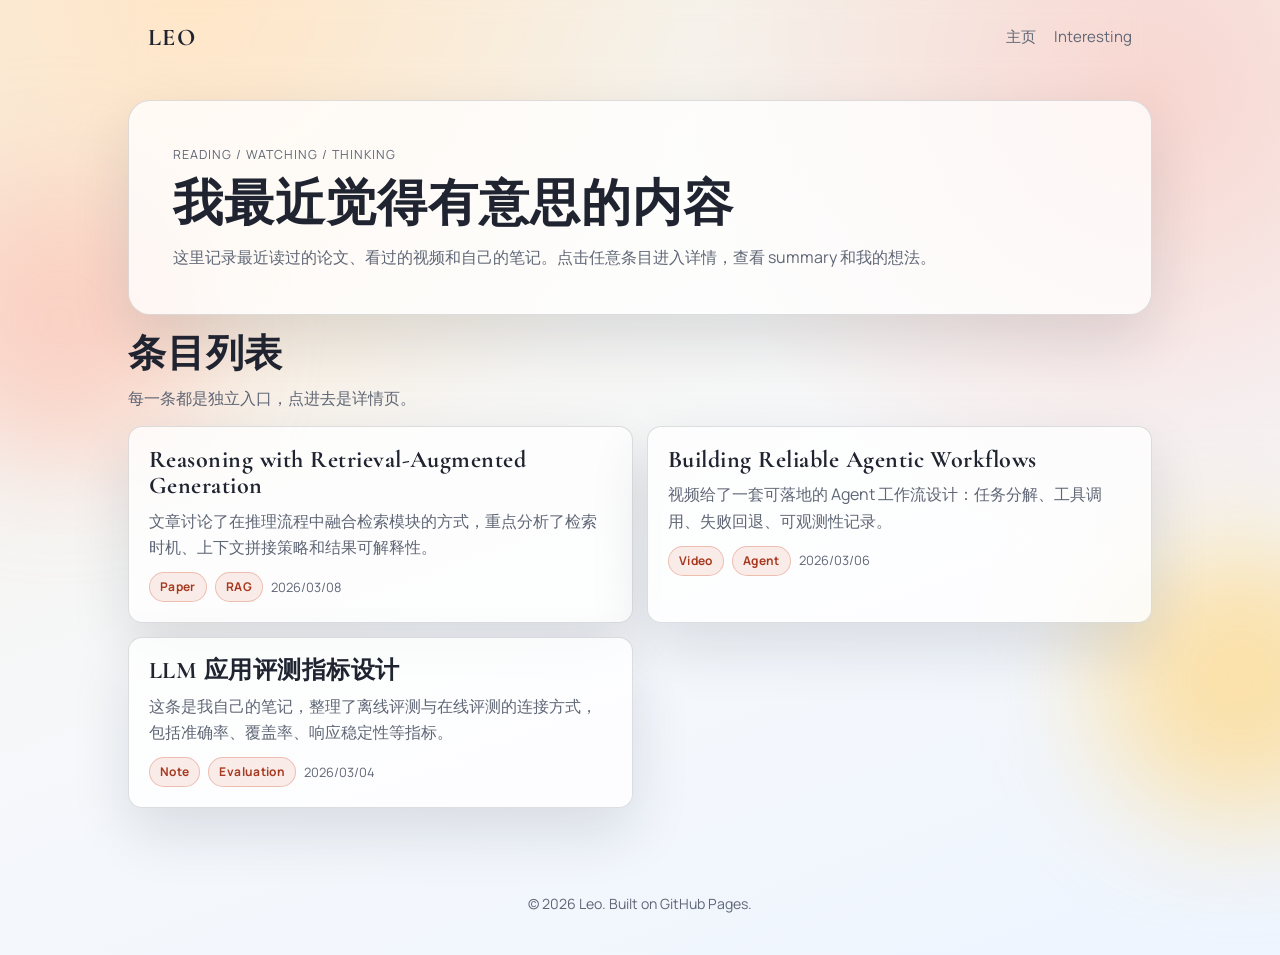
==== interesting.html @ ae666798 "feat: add personal homepage" ====
<!doctype html>
<html lang="zh-CN">
  <head>
    <meta charset="UTF-8" />
    <meta name="viewport" content="width=device-width, initial-scale=1.0" />
    <title>Interesting | Leo</title>
    <meta
      name="description"
      content="Leo 的近期输入：论文、视频和有意思的内容记录。"
    />
    <link rel="preconnect" href="https://fonts.googleapis.com" />
    <link rel="preconnect" href="https://fonts.gstatic.com" crossorigin />
    <link
      href="https://fonts.googleapis.com/css2?family=Cormorant+Garamond:wght@400;500;600;700&family=Manrope:wght@400;500;700;800&display=swap"
      rel="stylesheet"
    />
    <link rel="stylesheet" href="style.css" />
  </head>
  <body>
    <div class="bg-shape bg-shape-left" aria-hidden="true"></div>
    <div class="bg-shape bg-shape-right" aria-hidden="true"></div>

    <header class="site-header">
      <a class="brand" href="index.html">LEO</a>
      <nav class="nav-links" aria-label="主导航">
        <a href="index.html">主页</a>
        <a href="interesting.html">Interesting</a>
      </nav>
    </header>

    <main class="page-shell">
      <section class="intro-card reveal">
        <p class="kicker">Reading / Watching / Thinking</p>
        <h1>我最近觉得有意思的内容</h1>
        <p>
          这里记录最近读过的论文、看过的视频和自己的笔记。点击任意条目进入详情，查看
          summary 和我的想法。
        </p>
      </section>

      <section class="reveal">
        <div class="section-head">
          <h2>条目列表</h2>
          <p>每一条都是独立入口，点进去是详情页。</p>
        </div>
        <div id="item-list" class="feed-grid"></div>
      </section>
    </main>

    <footer class="site-footer">
      <p>© <span id="year"></span> Leo. Built on GitHub Pages.</p>
    </footer>

    <script src="interesting-data.js"></script>
    <script src="interesting.js"></script>
  </body>
</html>
---- style.css ----
:root {
  --bg: #f7f3ea;
  --surface: rgba(255, 255, 255, 0.78);
  --ink: #1f2430;
  --muted: #5f6675;
  --line: rgba(31, 36, 48, 0.15);
  --accent: #d14f2d;
  --accent-deep: #a6391f;
  --shadow: 0 24px 60px rgba(17, 26, 38, 0.12);
  --radius-lg: 22px;
  --radius-md: 14px;
}

*,
*::before,
*::after {
  box-sizing: border-box;
}

html {
  scroll-behavior: smooth;
}

body {
  margin: 0;
  min-height: 100vh;
  font-family: "Manrope", "Segoe UI", sans-serif;
  color: var(--ink);
  background:
    radial-gradient(circle at 15% 0%, #ffe6c8 0%, transparent 35%),
    radial-gradient(circle at 90% 10%, #f8d6d0 0%, transparent 32%),
    linear-gradient(160deg, #f5eee1 0%, #f6f8fb 55%, #eef5ff 100%);
  line-height: 1.65;
}

h1,
h2,
h3 {
  font-family: "Cormorant Garamond", Georgia, serif;
  line-height: 1.1;
  margin: 0;
  letter-spacing: 0.02em;
}

p {
  margin: 0;
}

a {
  color: inherit;
  text-decoration: none;
}

.bg-shape {
  position: fixed;
  z-index: -1;
  width: 280px;
  height: 280px;
  border-radius: 999px;
  filter: blur(60px);
  opacity: 0.7;
}

.bg-shape-left {
  left: -80px;
  top: 20%;
  background: #fbc5b8;
}

.bg-shape-right {
  right: -100px;
  top: 60%;
  background: #ffd784;
}

.site-header {
  position: sticky;
  top: 0;
  z-index: 10;
  margin: 0 auto;
  padding: 18px 20px;
  max-width: 1024px;
  display: flex;
  align-items: center;
  justify-content: space-between;
  backdrop-filter: blur(8px);
}

.brand {
  font-family: "Cormorant Garamond", Georgia, serif;
  font-size: 1.5rem;
  font-weight: 700;
  letter-spacing: 0.06em;
}

.nav-links {
  display: flex;
  gap: 18px;
  font-size: 0.94rem;
}

.nav-links a {
  color: var(--muted);
  transition: color 0.25s ease;
}

.nav-links a:hover {
  color: var(--accent-deep);
}

main {
  width: min(1024px, calc(100% - 40px));
  margin: 24px auto 64px;
  display: grid;
  gap: 28px;
}

.hero,
.card,
.contact,
.project-card {
  background: var(--surface);
  border: 1px solid var(--line);
  border-radius: var(--radius-lg);
  box-shadow: var(--shadow);
}

.hero {
  padding: clamp(30px, 6vw, 64px);
  position: relative;
  overflow: hidden;
}

.hero::after {
  content: "";
  position: absolute;
  right: -30px;
  bottom: -30px;
  width: 200px;
  height: 200px;
  border-radius: 999px;
  background: radial-gradient(circle, rgba(209, 79, 45, 0.24), transparent 68%);
}

.kicker {
  font-size: 0.78rem;
  letter-spacing: 0.08em;
  text-transform: uppercase;
  color: var(--accent-deep);
  margin-bottom: 12px;
}

.hero h1 {
  font-size: clamp(2.2rem, 6vw, 4.2rem);
  margin-bottom: 14px;
}

.highlight {
  color: var(--accent);
}

.hero-text {
  color: var(--muted);
  max-width: 56ch;
  margin-bottom: 22px;
}

.hero-actions {
  display: flex;
  flex-wrap: wrap;
  gap: 12px;
}

.btn {
  display: inline-flex;
  align-items: center;
  justify-content: center;
  padding: 10px 18px;
  border-radius: 999px;
  font-size: 0.92rem;
  font-weight: 700;
  transition:
    transform 0.2s ease,
    box-shadow 0.2s ease,
    background-color 0.2s ease;
}

.btn:hover {
  transform: translateY(-1px);
}

.btn-primary {
  color: #fff;
  background: linear-gradient(120deg, var(--accent) 0%, #f0774c 100%);
  box-shadow: 0 10px 24px rgba(209, 79, 45, 0.3);
}

.btn-primary:hover {
  box-shadow: 0 14px 28px rgba(209, 79, 45, 0.38);
}

.btn-ghost {
  border: 1px solid var(--line);
  color: var(--ink);
  background: rgba(255, 255, 255, 0.7);
}

.card,
.contact {
  padding: clamp(24px, 4vw, 36px);
}

.card h2,
.section-head h2,
.contact h2 {
  font-size: clamp(1.8rem, 4vw, 2.4rem);
  margin-bottom: 10px;
}

.card p,
.section-head p,
.contact p {
  color: var(--muted);
}

.facts {
  margin: 18px 0 0;
  padding: 0;
  list-style: none;
  display: grid;
  gap: 10px;
}

.facts li {
  padding: 12px 14px;
  border-radius: var(--radius-md);
  background: rgba(255, 255, 255, 0.76);
  border: 1px solid rgba(31, 36, 48, 0.12);
}

.facts span {
  color: var(--accent-deep);
  font-weight: 700;
  margin-right: 8px;
}

.section-head {
  margin-bottom: 14px;
}

.grid {
  display: grid;
  grid-template-columns: repeat(12, minmax(0, 1fr));
  gap: 14px;
}

.project-card {
  grid-column: span 4;
  padding: 22px;
  border-radius: var(--radius-md);
}

.project-card h3 {
  font-size: 1.6rem;
  margin-bottom: 8px;
}

.project-card p {
  color: var(--muted);
  margin-bottom: 12px;
}

.project-card a {
  color: var(--accent-deep);
  font-weight: 700;
}

.contact-links {
  margin-top: 16px;
  display: flex;
  flex-wrap: wrap;
  gap: 12px;
}

.contact-links a {
  padding: 10px 14px;
  border-radius: 10px;
  background: rgba(255, 255, 255, 0.8);
  border: 1px solid var(--line);
  color: var(--accent-deep);
  font-weight: 600;
}

.site-footer {
  text-align: center;
  padding: 20px 16px 40px;
  color: var(--muted);
  font-size: 0.88rem;
}

.page-shell {
  width: min(1024px, calc(100% - 40px));
  margin: 24px auto 64px;
  display: grid;
  gap: 18px;
}

.intro-card,
.detail-card,
.feed-button {
  background: var(--surface);
  border: 1px solid var(--line);
  box-shadow: var(--shadow);
}

.intro-card {
  border-radius: var(--radius-lg);
  padding: clamp(24px, 4.8vw, 44px);
}

.intro-card h1 {
  font-size: clamp(2rem, 5vw, 3.1rem);
  margin-bottom: 12px;
}

.intro-card p {
  color: var(--muted);
}

.feed-grid {
  display: grid;
  grid-template-columns: repeat(12, minmax(0, 1fr));
  gap: 14px;
}

.feed-button {
  grid-column: span 6;
  border-radius: var(--radius-md);
  padding: 20px;
  transition:
    transform 0.2s ease,
    box-shadow 0.2s ease,
    border-color 0.2s ease;
}

.feed-button:hover {
  transform: translateY(-2px);
  border-color: rgba(209, 79, 45, 0.45);
  box-shadow: 0 20px 34px rgba(17, 26, 38, 0.16);
}

.feed-button h3 {
  font-size: 1.5rem;
  margin-bottom: 8px;
}

.feed-button p {
  color: var(--muted);
  margin-bottom: 12px;
}

.meta-row {
  display: flex;
  align-items: center;
  flex-wrap: wrap;
  gap: 8px;
}

.tag {
  padding: 4px 10px;
  border-radius: 999px;
  font-size: 0.75rem;
  font-weight: 700;
  letter-spacing: 0.03em;
  color: var(--accent-deep);
  background: rgba(209, 79, 45, 0.1);
  border: 1px solid rgba(209, 79, 45, 0.3);
}

.meta-date,
.meta-link {
  font-size: 0.8rem;
  color: var(--muted);
}

.meta-link:hover {
  color: var(--accent-deep);
}

.back-link {
  width: fit-content;
  font-size: 0.9rem;
  color: var(--accent-deep);
  font-weight: 700;
}

.detail-card {
  border-radius: var(--radius-lg);
  padding: clamp(24px, 4.8vw, 44px);
}

.detail-card h1 {
  font-size: clamp(2rem, 5vw, 3.3rem);
  margin-bottom: 14px;
}

.section-block {
  margin-top: 18px;
  padding: 16px 18px;
  border-radius: 12px;
  background: rgba(255, 255, 255, 0.72);
  border: 1px solid rgba(31, 36, 48, 0.12);
}

.section-block h2 {
  font-size: 1.45rem;
  margin-bottom: 6px;
}

.section-block p {
  color: var(--muted);
}

.empty-state {
  margin: 0;
  color: var(--muted);
  font-size: 0.95rem;
}

.reveal {
  opacity: 0;
  transform: translateY(14px);
  transition:
    opacity 0.6s ease,
    transform 0.6s ease;
}

.reveal.visible {
  opacity: 1;
  transform: translateY(0);
}

@media (max-width: 920px) {
  .project-card {
    grid-column: span 6;
  }

  .feed-button {
    grid-column: span 12;
  }
}

@media (max-width: 700px) {
  .site-header {
    padding-inline: 16px;
  }

  main {
    width: min(1024px, calc(100% - 26px));
  }

  .page-shell {
    width: min(1024px, calc(100% - 26px));
  }

  .nav-links {
    gap: 10px;
    font-size: 0.88rem;
  }

  .project-card {
    grid-column: span 12;
  }
}
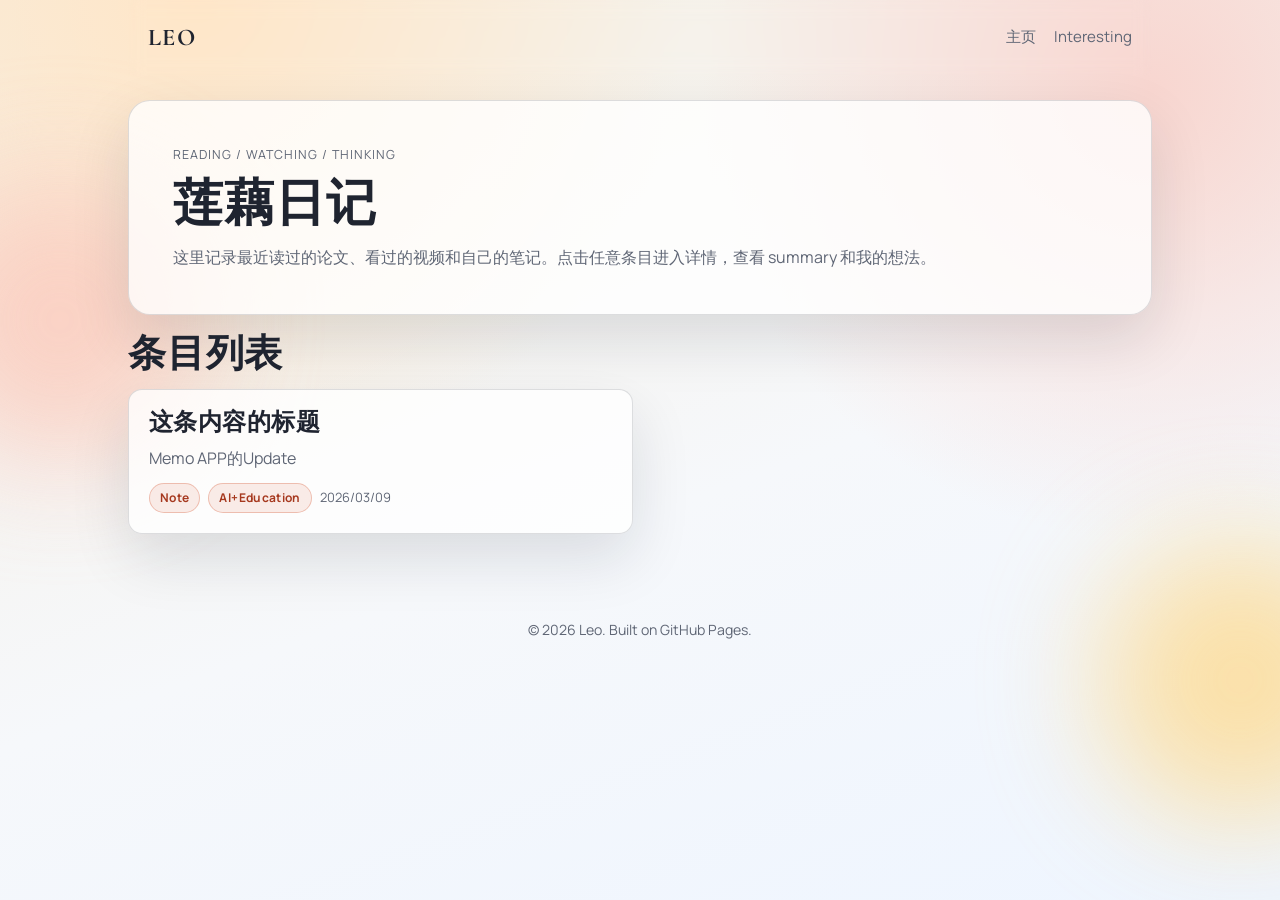
==== commit 59bd6ed3: "feat: add personal homepage" ====
--- a/interesting.html
+++ b/interesting.html
@@ -31,7 +31,7 @@
     <main class="page-shell">
       <section class="intro-card reveal">
         <p class="kicker">Reading / Watching / Thinking</p>
-        <h1>我最近觉得有意思的内容</h1>
+        <h1>莲藕日记</h1>
         <p>
           这里记录最近读过的论文、看过的视频和自己的笔记。点击任意条目进入详情，查看
           summary 和我的想法。
@@ -41,7 +41,6 @@
       <section class="reveal">
         <div class="section-head">
           <h2>条目列表</h2>
-          <p>每一条都是独立入口，点进去是详情页。</p>
         </div>
         <div id="item-list" class="feed-grid"></div>
       </section>
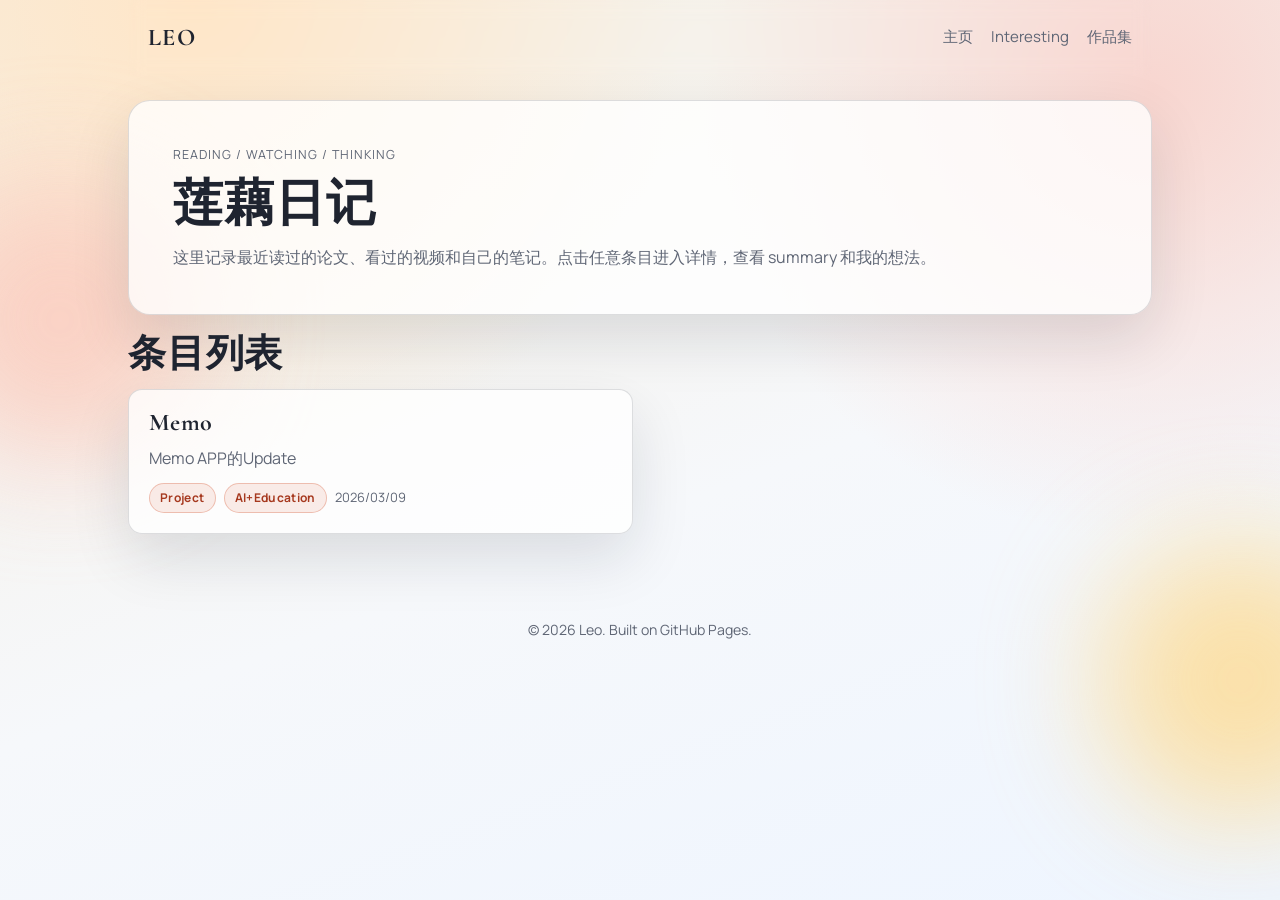
==== commit eed646df: "feat: add personal homepage" ====
--- a/interesting.html
+++ b/interesting.html
@@ -25,6 +25,7 @@
       <nav class="nav-links" aria-label="主导航">
         <a href="index.html">主页</a>
         <a href="interesting.html">Interesting</a>
+        <a href="portfolio.html">作品集</a>
       </nav>
     </header>
 
--- a/style.css
+++ b/style.css
@@ -96,6 +96,9 @@
 .nav-links {
   display: flex;
   gap: 18px;
+  flex-wrap: wrap;
+  justify-content: flex-end;
+  row-gap: 6px;
   font-size: 0.94rem;
 }
 
@@ -427,6 +430,199 @@
   font-size: 0.95rem;
 }
 
+.album-grid {
+  display: grid;
+  grid-template-columns: repeat(12, minmax(0, 1fr));
+  gap: 14px;
+}
+
+.album-card {
+  grid-column: span 4;
+  display: block;
+  border: 1px solid var(--line);
+  background: var(--surface);
+  border-radius: var(--radius-md);
+  box-shadow: var(--shadow);
+  text-decoration: none;
+  overflow: hidden;
+  transition:
+    transform 0.2s ease,
+    box-shadow 0.2s ease,
+    border-color 0.2s ease;
+}
+
+.album-card:hover {
+  transform: translateY(-3px);
+  border-color: rgba(209, 79, 45, 0.45);
+  box-shadow: 0 20px 34px rgba(17, 26, 38, 0.16);
+}
+
+.album-cover-wrap {
+  position: relative;
+}
+
+.album-cover-wrap::after {
+  content: "";
+  position: absolute;
+  inset: auto 0 0 0;
+  height: 40%;
+  background: linear-gradient(to top, rgba(15, 23, 42, 0.35), transparent);
+  pointer-events: none;
+}
+
+.album-cover {
+  display: block;
+  width: 100%;
+  aspect-ratio: 5 / 4;
+  object-fit: cover;
+}
+
+.album-body {
+  padding: 14px 14px 18px;
+}
+
+.album-body h3 {
+  font-size: 1.55rem;
+  margin-bottom: 6px;
+}
+
+.album-meta {
+  font-size: 0.82rem;
+  color: var(--muted);
+  margin-bottom: 8px;
+}
+
+.album-text {
+  color: var(--muted);
+  font-size: 0.92rem;
+}
+
+.album-shell {
+  gap: 14px;
+}
+
+.album-hero,
+.album-viewer {
+  border-radius: var(--radius-lg);
+  border: 1px solid var(--line);
+  background: var(--surface);
+  box-shadow: var(--shadow);
+}
+
+.album-hero {
+  display: grid;
+  grid-template-columns: minmax(0, 5fr) minmax(0, 7fr);
+  gap: 16px;
+  padding: 16px;
+}
+
+.album-hero-cover {
+  border-radius: 14px;
+  overflow: hidden;
+}
+
+.album-hero-cover img {
+  display: block;
+  width: 100%;
+  height: 100%;
+  min-height: 260px;
+  object-fit: cover;
+}
+
+.album-hero-body {
+  display: grid;
+  align-content: start;
+  gap: 8px;
+  padding: 2px 6px 2px 2px;
+}
+
+.album-hero-body h1 {
+  font-size: clamp(2rem, 5vw, 3.2rem);
+}
+
+.album-viewer {
+  padding: clamp(14px, 3vw, 22px);
+}
+
+.viewer-head {
+  display: flex;
+  align-items: baseline;
+  justify-content: space-between;
+  gap: 12px;
+  margin-bottom: 12px;
+}
+
+.viewer-head h2 {
+  font-size: clamp(1.7rem, 4vw, 2.2rem);
+}
+
+.viewer-counter {
+  font-size: 0.9rem;
+  color: var(--muted);
+}
+
+.slider-shell {
+  display: grid;
+  grid-template-columns: auto minmax(0, 1fr) auto;
+  gap: 10px;
+  align-items: center;
+}
+
+.slide-nav {
+  width: 44px;
+  height: 44px;
+  border: 1px solid var(--line);
+  border-radius: 999px;
+  background: rgba(255, 255, 255, 0.88);
+  color: var(--accent-deep);
+  font-size: 1.05rem;
+  font-weight: 700;
+  cursor: pointer;
+}
+
+.slide-nav:disabled {
+  opacity: 0.4;
+  cursor: not-allowed;
+}
+
+.slide-track {
+  display: flex;
+  overflow-x: auto;
+  border-radius: 14px;
+  scroll-snap-type: x mandatory;
+  scroll-behavior: smooth;
+  border: 1px solid rgba(31, 36, 48, 0.15);
+  background: #0f172a;
+}
+
+.slide-track::-webkit-scrollbar {
+  display: none;
+}
+
+.slide-item {
+  margin: 0;
+  min-width: 100%;
+  scroll-snap-align: start;
+}
+
+.slide-image {
+  display: block;
+  width: 100%;
+  max-height: min(74vh, 780px);
+  min-height: 360px;
+  object-fit: cover;
+}
+
+.slide-caption {
+  margin-top: 12px;
+  font-size: 0.95rem;
+  color: var(--muted);
+  padding: 10px 12px;
+  border-radius: 10px;
+  background: rgba(255, 255, 255, 0.72);
+  border: 1px solid rgba(31, 36, 48, 0.12);
+}
+
 .reveal {
   opacity: 0;
   transform: translateY(14px);
@@ -448,6 +644,14 @@
   .feed-button {
     grid-column: span 12;
   }
+
+  .album-card {
+    grid-column: span 6;
+  }
+
+  .album-hero {
+    grid-template-columns: 1fr;
+  }
 }
 
 @media (max-width: 700px) {
@@ -471,4 +675,23 @@
   .project-card {
     grid-column: span 12;
   }
-}
+
+  .album-card {
+    grid-column: span 12;
+  }
+
+  .slider-shell {
+    grid-template-columns: 1fr;
+  }
+
+  .slide-nav {
+    width: 100%;
+    border-radius: 10px;
+    height: 38px;
+    font-size: 0.95rem;
+  }
+
+  .slide-image {
+    min-height: 240px;
+  }
+}
